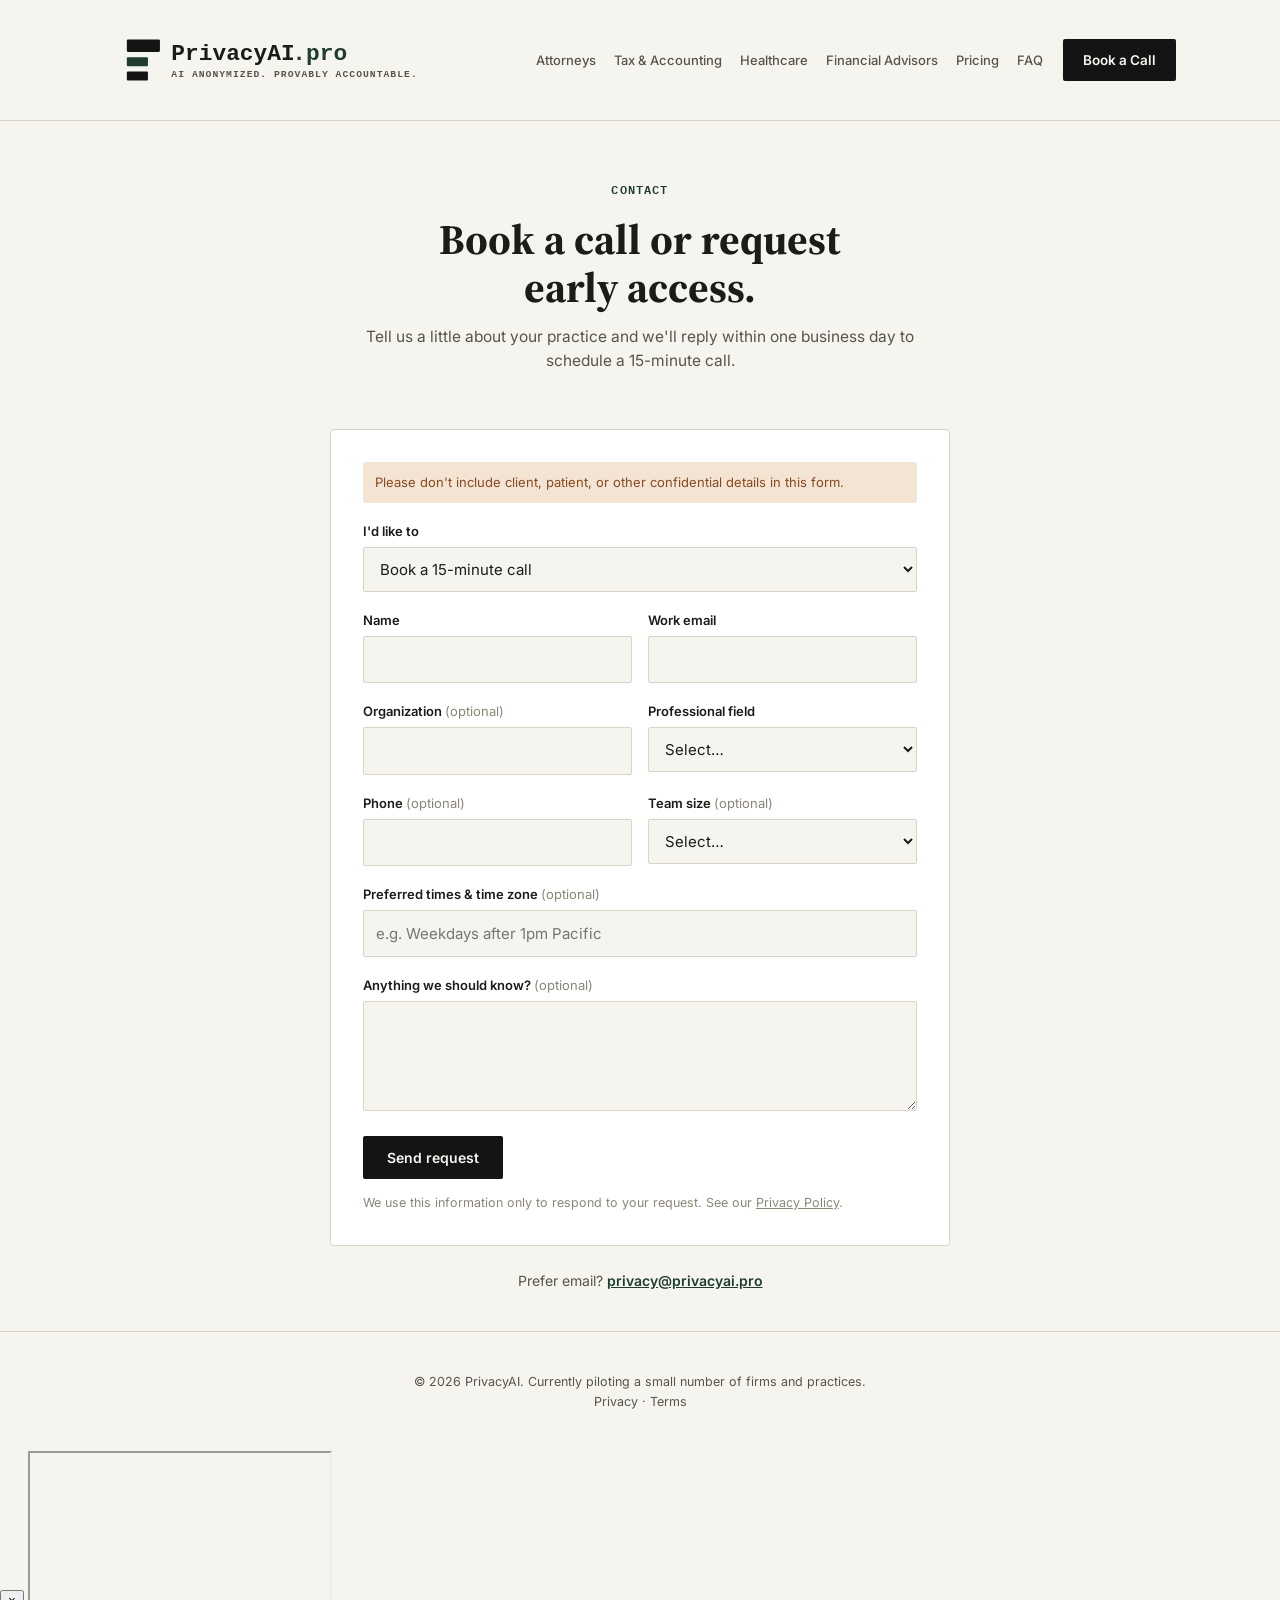
==== contact.html @ 1b41cbe8 "Keep CTA modal; load on-site /contact in it instead of sellflows Co-Authored-By: Claude Sonnet 5.5 <" ====
<!DOCTYPE html>
<html lang="en">
<head>
<meta charset="UTF-8">
<meta name="viewport" content="width=device-width, initial-scale=1.0">
<script src="booking-modal.js" defer></script>
<title>Book a Call or Request Early Access | PrivacyAI</title>
<meta name="description" content="Book a 15-minute call with PrivacyAI or request early access to secure AI with PII redaction for legal, tax, healthcare, and financial practices.">
<link rel="canonical" href="https://privacyai.pro/contact">
<meta property="og:type" content="website">
<meta property="og:site_name" content="PrivacyAI">
<meta property="og:title" content="Book a Call or Request Early Access | PrivacyAI">
<meta property="og:description" content="Book a 15-minute call or request early access to PrivacyAI.">
<meta property="og:url" content="https://privacyai.pro/contact">
<meta name="twitter:card" content="summary">
<style>
  @import url('https://fonts.googleapis.com/css2?family=Source+Serif+4:ital,wght@0,600;0,700;1,500&family=IBM+Plex+Mono:wght@400;500;600&family=Inter:wght@400;500;600;700&display=swap');
  :root{
    --paper:#f6f4ef;--panel:#ffffff;--ink:#1c1b18;--ink-soft:#57544b;--ink-faint:#8a8677;
    --rule:#d8d4c8;--redact:#141414;--protected:#1f3d2f;--protected-soft:#e3ebe4;
    --warn:#8a4a1f;--warn-bg:#f3e4d4;
  }
  *{box-sizing:border-box;} html,body{margin:0;padding:0;}
  body{background:var(--paper);color:var(--ink);font-family:'Inter',system-ui,sans-serif;line-height:1.55;}
  a{color:inherit;text-decoration:none;}
  .wrap{max-width:820px;margin:0 auto;padding:0 24px;}
  nav{padding:20px 0;border-bottom:1px solid var(--rule);}
  nav .navwrap{max-width:1120px;margin:0 auto;padding:0 24px;display:flex;justify-content:space-between;align-items:center;}
  .navlinks{display:flex;gap:18px;font-size:13px;font-weight:500;color:var(--ink-soft);white-space:nowrap;}
  .navlinks a:hover{color:var(--ink);}
  .nav-cta{background:var(--redact);color:var(--paper);padding:11px 20px;border-radius:2px;font-weight:600;font-size:13.5px;white-space:nowrap;flex-shrink:0;}

  .head{padding:60px 0 20px;text-align:center;}
  .kicker{font-family:'IBM Plex Mono',monospace;font-size:11.5px;font-weight:600;letter-spacing:0.1em;text-transform:uppercase;color:var(--protected);margin-bottom:16px;}
  h1{font-family:'Source Serif 4',serif;font-weight:700;font-size:clamp(30px,4.2vw,42px);line-height:1.15;margin:0 auto 14px;max-width:20ch;}
  .head p{color:var(--ink-soft);font-size:15.5px;max-width:56ch;margin:0 auto;}

  .form-card{max-width:620px;margin:36px auto 0;background:var(--panel);border:1px solid var(--rule);border-radius:4px;padding:32px;}
  .row{display:grid;grid-template-columns:1fr 1fr;gap:16px;}
  .field{margin-bottom:18px;}
  label{display:block;font-size:13px;font-weight:600;margin-bottom:6px;}
  label .opt{font-weight:400;color:var(--ink-faint);}
  input,select,textarea{width:100%;font:inherit;font-size:15px;color:var(--ink);background:var(--paper);border:1px solid var(--rule);border-radius:2px;padding:11px 12px;}
  textarea{min-height:110px;resize:vertical;}
  input:focus,select:focus,textarea:focus{outline:2px solid var(--protected);outline-offset:1px;background:#fff;}
  .hp{position:absolute;left:-9999px;width:1px;height:1px;overflow:hidden;}
  .btn{font-family:'Inter',sans-serif;font-weight:600;font-size:14px;padding:13px 24px;border-radius:2px;display:inline-block;border:none;cursor:pointer;background:var(--redact);color:var(--paper);}
  .btn:hover{background:#000;} .btn:disabled{opacity:.6;cursor:wait;}
  .note{font-size:12.5px;color:var(--ink-faint);margin:14px 0 0;}
  .warn-note{font-size:13px;color:var(--warn);background:var(--warn-bg);border-radius:2px;padding:10px 12px;margin-bottom:18px;}
  .status{margin-top:16px;font-size:14px;border-radius:2px;padding:12px 14px;display:none;}
  .status.ok{display:block;background:var(--protected-soft);color:var(--protected);}
  .status.err{display:block;background:var(--warn-bg);color:var(--warn);}
  .alt{text-align:center;font-size:14px;color:var(--ink-soft);margin:24px 0 0;}
  .alt a{color:var(--protected);font-weight:600;text-decoration:underline;}

  html.embed nav,html.embed footer,html.embed .alt{display:none;}
  html.embed .head{padding:28px 0 0;}
  html.embed .form-card{margin-top:20px;}
  footer{padding:40px 0;font-size:12.5px;color:var(--ink-soft);border-top:1px solid var(--rule);text-align:center;margin-top:40px;}

  @media(max-width:640px){
    .wrap,.navwrap{padding-left:20px;padding-right:20px;}
    nav{padding:10px 0;}
    nav .navwrap{justify-content:flex-start;}
    nav img{width:min(100%,320px);height:auto !important;}
    .navlinks,.nav-cta{display:none;}
    .head{padding:36px 0 16px;}
    .form-card{padding:22px 18px;}
    .row{grid-template-columns:1fr;gap:0;}
    footer{margin-top:28px;}
  }
</style>
</head>
<body>
<nav>
  <div class="navwrap">
    <a href="index.html"><img src="logo.svg" alt="PrivacyAI" style="height:80px;display:block;"></a>
    <div class="navlinks">
      <a href="legal.html">Attorneys</a>
      <a href="tax.html">Tax &amp; Accounting</a>
      <a href="healthcare.html">Healthcare</a>
      <a href="financial.html">Financial Advisors</a>
      <a href="pricing.html">Pricing</a>
      <a href="faq.html">FAQ</a>
    </div>
    <a class="nav-cta" href="/contact">Book a Call</a>
  </div>
</nav>

<div class="head wrap">
  <div class="kicker">Contact</div>
  <h1>Book a call or request early access.</h1>
  <p>Tell us a little about your practice and we'll reply within one business day to schedule a 15-minute call.</p>
</div>

<main class="wrap">
  <form class="form-card" id="contact-form" novalidate>
    <div class="warn-note">Please don't include client, patient, or other confidential details in this form.</div>
    <div class="field">
      <label for="topic">I'd like to</label>
      <select id="topic" name="topic">
        <option value="call">Book a 15-minute call</option>
        <option value="early-access">Request early access</option>
        <option value="question">Ask a question</option>
      </select>
    </div>
    <div class="row">
      <div class="field"><label for="name">Name</label><input id="name" name="name" autocomplete="name" required maxlength="120"></div>
      <div class="field"><label for="email">Work email</label><input id="email" name="email" type="email" autocomplete="email" required maxlength="200"></div>
    </div>
    <div class="row">
      <div class="field"><label for="organization">Organization <span class="opt">(optional)</span></label><input id="organization" name="organization" autocomplete="organization" maxlength="160"></div>
      <div class="field"><label for="field">Professional field</label>
        <select id="field" name="field">
          <option value="">Select…</option>
          <option>Legal</option><option>Tax &amp; accounting</option><option>Healthcare</option><option>Financial advisory</option><option>Other</option>
        </select>
      </div>
    </div>
    <div class="row">
      <div class="field"><label for="phone">Phone <span class="opt">(optional)</span></label><input id="phone" name="phone" type="tel" autocomplete="tel" maxlength="40"></div>
      <div class="field"><label for="size">Team size <span class="opt">(optional)</span></label>
        <select id="size" name="size"><option value="">Select…</option><option>Just me</option><option>2–10</option><option>11–50</option><option>51+</option></select>
      </div>
    </div>
    <div class="field"><label for="times">Preferred times &amp; time zone <span class="opt">(optional)</span></label><input id="times" name="times" placeholder="e.g. Weekdays after 1pm Pacific" maxlength="300"></div>
    <div class="field"><label for="message">Anything we should know? <span class="opt">(optional)</span></label><textarea id="message" name="message" maxlength="2000"></textarea></div>
    <div class="hp" aria-hidden="true"><label>Leave blank <input name="website" tabindex="-1" autocomplete="off"></label></div>
    <button class="btn" type="submit">Send request</button>
    <p class="note">We use this information only to respond to your request. See our <a href="privacy.html" style="text-decoration:underline;">Privacy Policy</a>.</p>
    <div class="status" id="status" role="status" aria-live="polite"></div>
  </form>
  <p class="alt">Prefer email? <a href="mailto:privacy@privacyai.pro">privacy@privacyai.pro</a></p>
</main>

<footer>© 2026 PrivacyAI. Currently piloting a small number of firms and practices.<br><a href="privacy.html">Privacy</a> · <a href="terms.html">Terms</a></footer>

<script>
(() => {
  const form = document.getElementById('contact-form');
  const status = document.getElementById('status');
  const button = form.querySelector('button');
  const params = new URLSearchParams(location.search);
  if (params.get('embed') === '1') document.documentElement.classList.add('embed');
  const topic = params.get('topic');
  if (topic && [...form.topic.options].some((o) => o.value === topic)) form.topic.value = topic;

  const show = (kind, text) => { status.className = 'status ' + kind; status.textContent = text; };

  form.addEventListener('submit', async (event) => {
    event.preventDefault();
    if (!form.reportValidity()) return;
    button.disabled = true;
    show('', '');
    try {
      const res = await fetch('/api/contact', {
        method: 'POST',
        headers: { 'Content-Type': 'application/json' },
        body: JSON.stringify(Object.fromEntries(new FormData(form)))
      });
      const data = await res.json().catch(() => ({}));
      if (!res.ok) throw new Error(data.error || 'Something went wrong.');
      form.reset();
      show('ok', "Thanks — we've received your request and will reply within one business day.");
    } catch (err) {
      show('err', err.message + ' You can also email privacy@privacyai.pro.');
    } finally {
      button.disabled = false;
    }
  });
})();
</script>
</body>
</html>
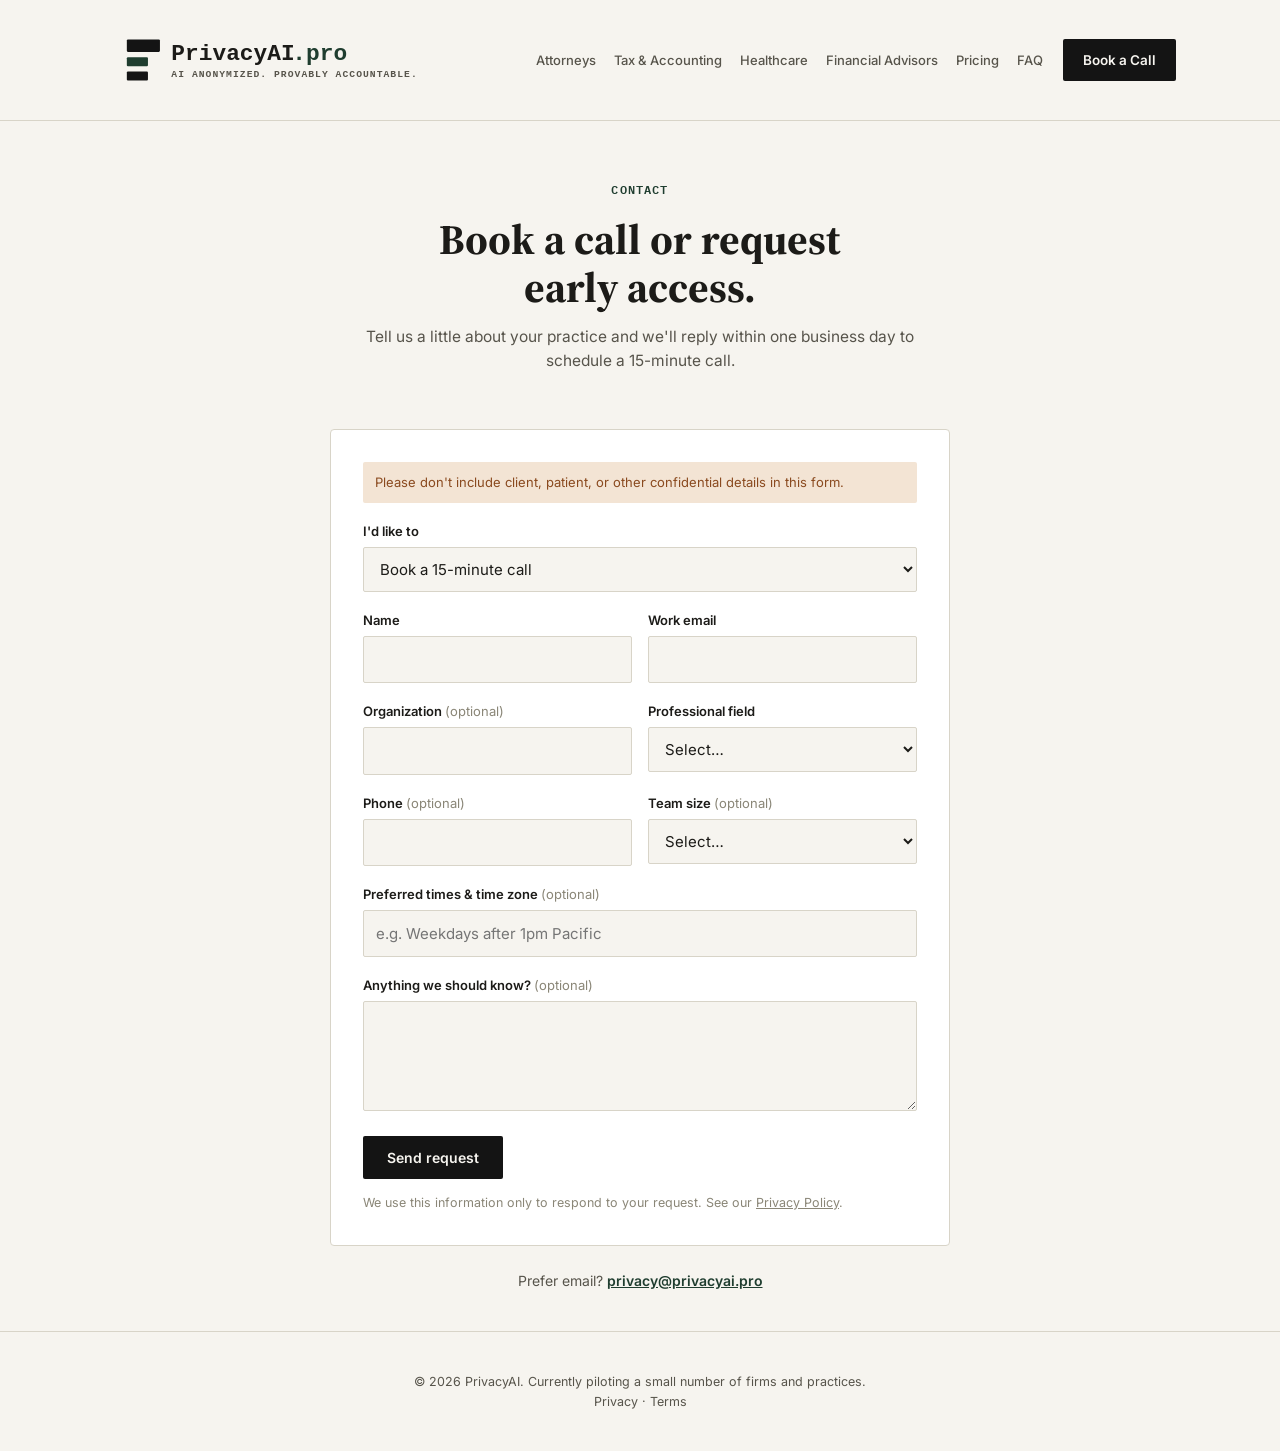
==== commit d5fde21f: "Revert CTA changes; keep standalone /contact page and API only Co-Authored-By: Claude Sonnet 5.5 <no" ====
--- a/contact.html
+++ b/contact.html
@@ -3,6 +3,7 @@
 <head>
 <meta charset="UTF-8">
 <meta name="viewport" content="width=device-width, initial-scale=1.0">
+<link rel="stylesheet" href="booking-modal.css">
 <script src="booking-modal.js" defer></script>
 <title>Book a Call or Request Early Access | PrivacyAI</title>
 <meta name="description" content="Book a 15-minute call with PrivacyAI or request early access to secure AI with PII redaction for legal, tax, healthcare, and financial practices.">
@@ -54,9 +55,6 @@
   .alt{text-align:center;font-size:14px;color:var(--ink-soft);margin:24px 0 0;}
   .alt a{color:var(--protected);font-weight:600;text-decoration:underline;}
 
-  html.embed nav,html.embed footer,html.embed .alt{display:none;}
-  html.embed .head{padding:28px 0 0;}
-  html.embed .form-card{margin-top:20px;}
   footer{padding:40px 0;font-size:12.5px;color:var(--ink-soft);border-top:1px solid var(--rule);text-align:center;margin-top:40px;}
 
   @media(max-width:640px){
@@ -84,7 +82,7 @@
       <a href="pricing.html">Pricing</a>
       <a href="faq.html">FAQ</a>
     </div>
-    <a class="nav-cta" href="/contact">Book a Call</a>
+    <a class="nav-cta" href="https://link.sellflows.com/widget/booking/PBpJVegRgUST8xPAbuOj">Book a Call</a>
   </div>
 </nav>
 
@@ -141,9 +139,7 @@
   const form = document.getElementById('contact-form');
   const status = document.getElementById('status');
   const button = form.querySelector('button');
-  const params = new URLSearchParams(location.search);
-  if (params.get('embed') === '1') document.documentElement.classList.add('embed');
-  const topic = params.get('topic');
+  const topic = new URLSearchParams(location.search).get('topic');
   if (topic && [...form.topic.options].some((o) => o.value === topic)) form.topic.value = topic;
 
   const show = (kind, text) => { status.className = 'status ' + kind; status.textContent = text; };
--- a/booking-modal.css
+++ b/booking-modal.css
@@ -0,0 +1,12 @@
+.booking-modal{position:fixed;inset:0;z-index:1000;display:grid;place-items:center;padding:24px;visibility:hidden;opacity:0;transition:opacity 220ms ease,visibility 220ms ease;}
+.booking-modal.is-open{visibility:visible;opacity:1;}
+.booking-modal__backdrop{position:absolute;inset:0;background:rgba(20,20,20,.7);backdrop-filter:blur(4px);}
+.booking-modal__dialog{position:relative;width:min(940px,100%);height:min(780px,calc(100vh - 48px));overflow:hidden;background:#f6f4ef;border:1px solid rgba(255,255,255,.2);border-radius:8px;box-shadow:0 24px 80px rgba(0,0,0,.34);transform:translateY(16px) scale(.985);transition:transform 220ms ease;}
+.booking-modal__dialog--form{width:min(760px,100%);height:min(860px,calc(100vh - 48px));}
+.booking-modal.is-open .booking-modal__dialog{transform:translateY(0) scale(1);}
+.booking-modal__close{position:absolute;top:12px;right:12px;z-index:2;width:40px;height:40px;border:1px solid #d8d4c8;border-radius:50%;background:#f6f4ef;color:#1c1b18;font:600 24px/1 system-ui,sans-serif;cursor:pointer;box-shadow:0 3px 12px rgba(0,0,0,.12);}
+.booking-modal__close:hover,.booking-modal__close:focus-visible{background:#fff;outline:2px solid #1f3d2f;outline-offset:2px;}
+.booking-modal__frame{width:100%;height:100%;border:0;background:#fff;}
+body.booking-modal-open{overflow:hidden;}
+@media(max-width:640px){.booking-modal{padding:0;}.booking-modal__dialog{width:100%;height:100dvh;border:0;border-radius:0;}}
+@media(prefers-reduced-motion:reduce){.booking-modal,.booking-modal__dialog{transition:none;}}
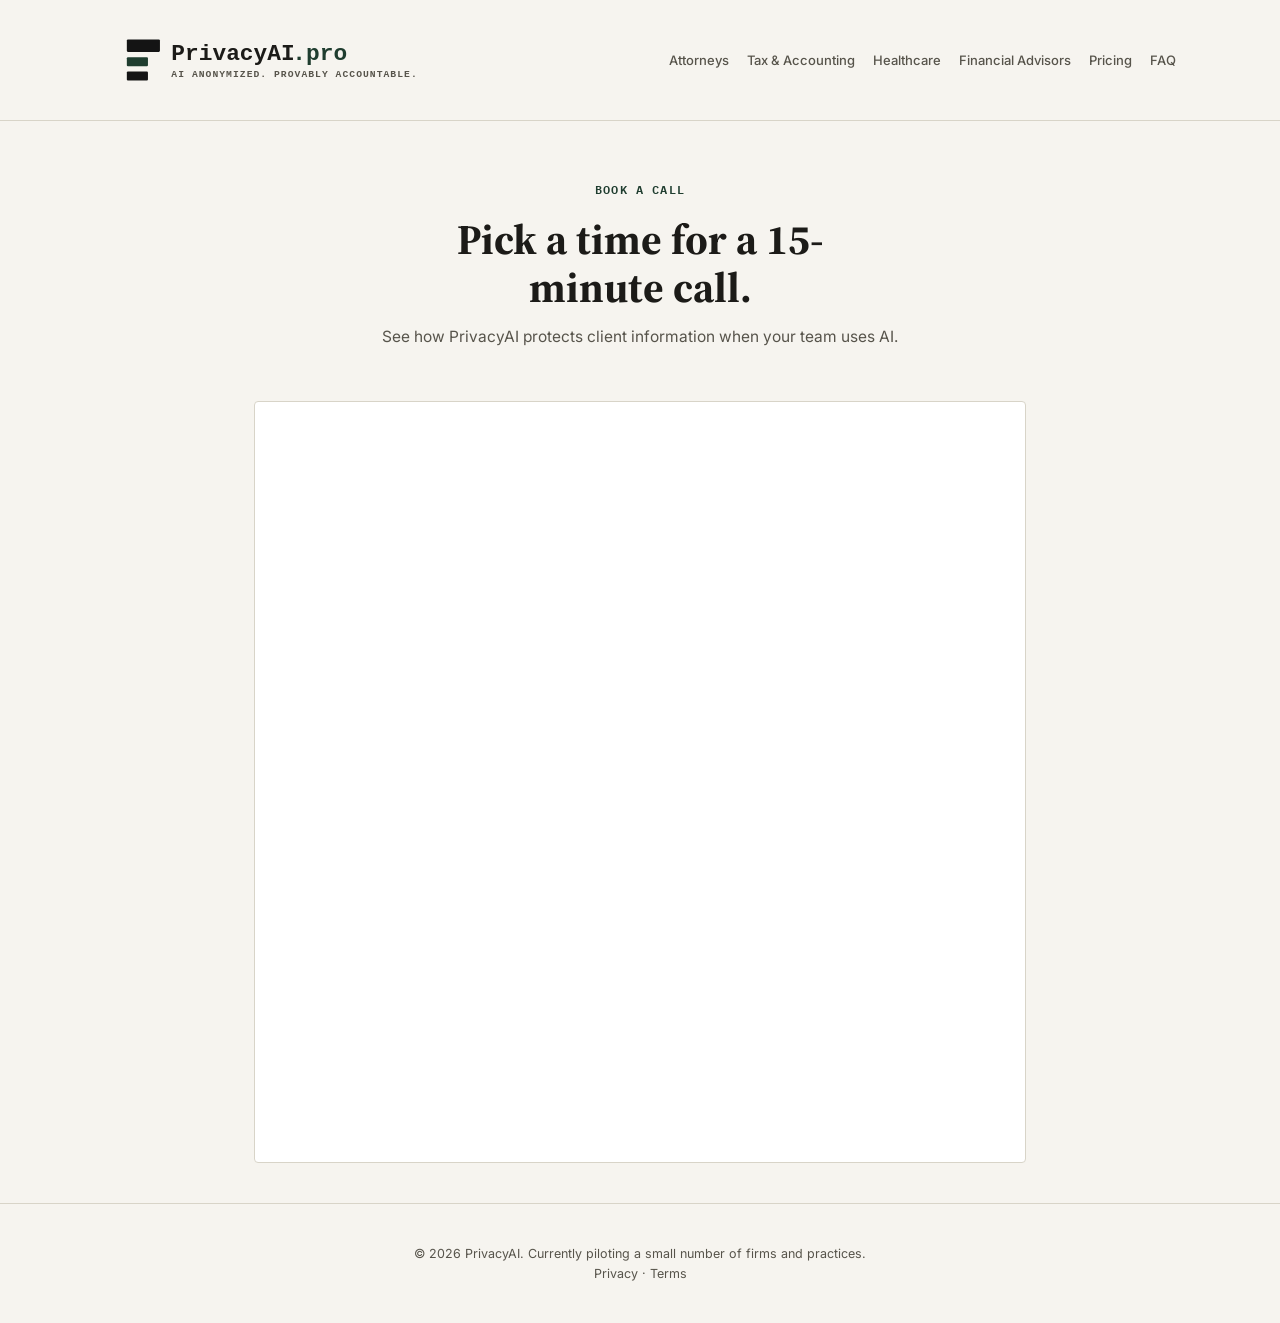
==== commit 0f7f9694: "Make /contact a standalone page embedding the existing booking calendar; remove form API Co-Authored" ====
--- a/contact.html
+++ b/contact.html
@@ -3,15 +3,14 @@
 <head>
 <meta charset="UTF-8">
 <meta name="viewport" content="width=device-width, initial-scale=1.0">
-<link rel="stylesheet" href="booking-modal.css">
 <script src="booking-modal.js" defer></script>
-<title>Book a Call or Request Early Access | PrivacyAI</title>
-<meta name="description" content="Book a 15-minute call with PrivacyAI or request early access to secure AI with PII redaction for legal, tax, healthcare, and financial practices.">
+<title>Book a Call | PrivacyAI</title>
+<meta name="description" content="Book a 15-minute call with PrivacyAI to see secure AI with PII redaction for legal, tax, healthcare, and financial practices.">
 <link rel="canonical" href="https://privacyai.pro/contact">
 <meta property="og:type" content="website">
 <meta property="og:site_name" content="PrivacyAI">
-<meta property="og:title" content="Book a Call or Request Early Access | PrivacyAI">
-<meta property="og:description" content="Book a 15-minute call or request early access to PrivacyAI.">
+<meta property="og:title" content="Book a Call | PrivacyAI">
+<meta property="og:description" content="Book a 15-minute call with PrivacyAI.">
 <meta property="og:url" content="https://privacyai.pro/contact">
 <meta name="twitter:card" content="summary">
 <style>
@@ -36,24 +35,8 @@
   h1{font-family:'Source Serif 4',serif;font-weight:700;font-size:clamp(30px,4.2vw,42px);line-height:1.15;margin:0 auto 14px;max-width:20ch;}
   .head p{color:var(--ink-soft);font-size:15.5px;max-width:56ch;margin:0 auto;}
 
-  .form-card{max-width:620px;margin:36px auto 0;background:var(--panel);border:1px solid var(--rule);border-radius:4px;padding:32px;}
-  .row{display:grid;grid-template-columns:1fr 1fr;gap:16px;}
-  .field{margin-bottom:18px;}
-  label{display:block;font-size:13px;font-weight:600;margin-bottom:6px;}
-  label .opt{font-weight:400;color:var(--ink-faint);}
-  input,select,textarea{width:100%;font:inherit;font-size:15px;color:var(--ink);background:var(--paper);border:1px solid var(--rule);border-radius:2px;padding:11px 12px;}
-  textarea{min-height:110px;resize:vertical;}
-  input:focus,select:focus,textarea:focus{outline:2px solid var(--protected);outline-offset:1px;background:#fff;}
-  .hp{position:absolute;left:-9999px;width:1px;height:1px;overflow:hidden;}
-  .btn{font-family:'Inter',sans-serif;font-weight:600;font-size:14px;padding:13px 24px;border-radius:2px;display:inline-block;border:none;cursor:pointer;background:var(--redact);color:var(--paper);}
-  .btn:hover{background:#000;} .btn:disabled{opacity:.6;cursor:wait;}
-  .note{font-size:12.5px;color:var(--ink-faint);margin:14px 0 0;}
-  .warn-note{font-size:13px;color:var(--warn);background:var(--warn-bg);border-radius:2px;padding:10px 12px;margin-bottom:18px;}
-  .status{margin-top:16px;font-size:14px;border-radius:2px;padding:12px 14px;display:none;}
-  .status.ok{display:block;background:var(--protected-soft);color:var(--protected);}
-  .status.err{display:block;background:var(--warn-bg);color:var(--warn);}
-  .alt{text-align:center;font-size:14px;color:var(--ink-soft);margin:24px 0 0;}
-  .alt a{color:var(--protected);font-weight:600;text-decoration:underline;}
+  .cal{max-width:820px;margin:32px auto 0;background:var(--panel);border:1px solid var(--rule);border-radius:4px;overflow:hidden;}
+  .cal iframe{display:block;width:100%;height:760px;border:0;}
 
   footer{padding:40px 0;font-size:12.5px;color:var(--ink-soft);border-top:1px solid var(--rule);text-align:center;margin-top:40px;}
 
@@ -64,8 +47,6 @@
     nav img{width:min(100%,320px);height:auto !important;}
     .navlinks,.nav-cta{display:none;}
     .head{padding:36px 0 16px;}
-    .form-card{padding:22px 18px;}
-    .row{grid-template-columns:1fr;gap:0;}
     footer{margin-top:28px;}
   }
 </style>
@@ -82,90 +63,22 @@
       <a href="pricing.html">Pricing</a>
       <a href="faq.html">FAQ</a>
     </div>
-    <a class="nav-cta" href="https://link.sellflows.com/widget/booking/PBpJVegRgUST8xPAbuOj">Book a Call</a>
   </div>
 </nav>
 
 <div class="head wrap">
-  <div class="kicker">Contact</div>
-  <h1>Book a call or request early access.</h1>
-  <p>Tell us a little about your practice and we'll reply within one business day to schedule a 15-minute call.</p>
+  <div class="kicker">Book a Call</div>
+  <h1>Pick a time for a 15-minute call.</h1>
+  <p>See how PrivacyAI protects client information when your team uses AI.</p>
 </div>
 
 <main class="wrap">
-  <form class="form-card" id="contact-form" novalidate>
-    <div class="warn-note">Please don't include client, patient, or other confidential details in this form.</div>
-    <div class="field">
-      <label for="topic">I'd like to</label>
-      <select id="topic" name="topic">
-        <option value="call">Book a 15-minute call</option>
-        <option value="early-access">Request early access</option>
-        <option value="question">Ask a question</option>
-      </select>
-    </div>
-    <div class="row">
-      <div class="field"><label for="name">Name</label><input id="name" name="name" autocomplete="name" required maxlength="120"></div>
-      <div class="field"><label for="email">Work email</label><input id="email" name="email" type="email" autocomplete="email" required maxlength="200"></div>
-    </div>
-    <div class="row">
-      <div class="field"><label for="organization">Organization <span class="opt">(optional)</span></label><input id="organization" name="organization" autocomplete="organization" maxlength="160"></div>
-      <div class="field"><label for="field">Professional field</label>
-        <select id="field" name="field">
-          <option value="">Select…</option>
-          <option>Legal</option><option>Tax &amp; accounting</option><option>Healthcare</option><option>Financial advisory</option><option>Other</option>
-        </select>
-      </div>
-    </div>
-    <div class="row">
-      <div class="field"><label for="phone">Phone <span class="opt">(optional)</span></label><input id="phone" name="phone" type="tel" autocomplete="tel" maxlength="40"></div>
-      <div class="field"><label for="size">Team size <span class="opt">(optional)</span></label>
-        <select id="size" name="size"><option value="">Select…</option><option>Just me</option><option>2–10</option><option>11–50</option><option>51+</option></select>
-      </div>
-    </div>
-    <div class="field"><label for="times">Preferred times &amp; time zone <span class="opt">(optional)</span></label><input id="times" name="times" placeholder="e.g. Weekdays after 1pm Pacific" maxlength="300"></div>
-    <div class="field"><label for="message">Anything we should know? <span class="opt">(optional)</span></label><textarea id="message" name="message" maxlength="2000"></textarea></div>
-    <div class="hp" aria-hidden="true"><label>Leave blank <input name="website" tabindex="-1" autocomplete="off"></label></div>
-    <button class="btn" type="submit">Send request</button>
-    <p class="note">We use this information only to respond to your request. See our <a href="privacy.html" style="text-decoration:underline;">Privacy Policy</a>.</p>
-    <div class="status" id="status" role="status" aria-live="polite"></div>
-  </form>
-  <p class="alt">Prefer email? <a href="mailto:privacy@privacyai.pro">privacy@privacyai.pro</a></p>
+  <div class="cal">
+    <iframe src="https://link.sellflows.com/widget/booking/PBpJVegRgUST8xPAbuOj" title="PrivacyAI booking calendar" loading="lazy"></iframe>
+  </div>
 </main>
 
 <footer>© 2026 PrivacyAI. Currently piloting a small number of firms and practices.<br><a href="privacy.html">Privacy</a> · <a href="terms.html">Terms</a></footer>
 
-<script>
-(() => {
-  const form = document.getElementById('contact-form');
-  const status = document.getElementById('status');
-  const button = form.querySelector('button');
-  const topic = new URLSearchParams(location.search).get('topic');
-  if (topic && [...form.topic.options].some((o) => o.value === topic)) form.topic.value = topic;
-
-  const show = (kind, text) => { status.className = 'status ' + kind; status.textContent = text; };
-
-  form.addEventListener('submit', async (event) => {
-    event.preventDefault();
-    if (!form.reportValidity()) return;
-    button.disabled = true;
-    show('', '');
-    try {
-      const res = await fetch('/api/contact', {
-        method: 'POST',
-        headers: { 'Content-Type': 'application/json' },
-        body: JSON.stringify(Object.fromEntries(new FormData(form)))
-      });
-      const data = await res.json().catch(() => ({}));
-      if (!res.ok) throw new Error(data.error || 'Something went wrong.');
-      form.reset();
-      show('ok', "Thanks — we've received your request and will reply within one business day.");
-    } catch (err) {
-      show('err', err.message + ' You can also email privacy@privacyai.pro.');
-    } finally {
-      button.disabled = false;
-    }
-  });
-})();
-</script>
 </body>
 </html>
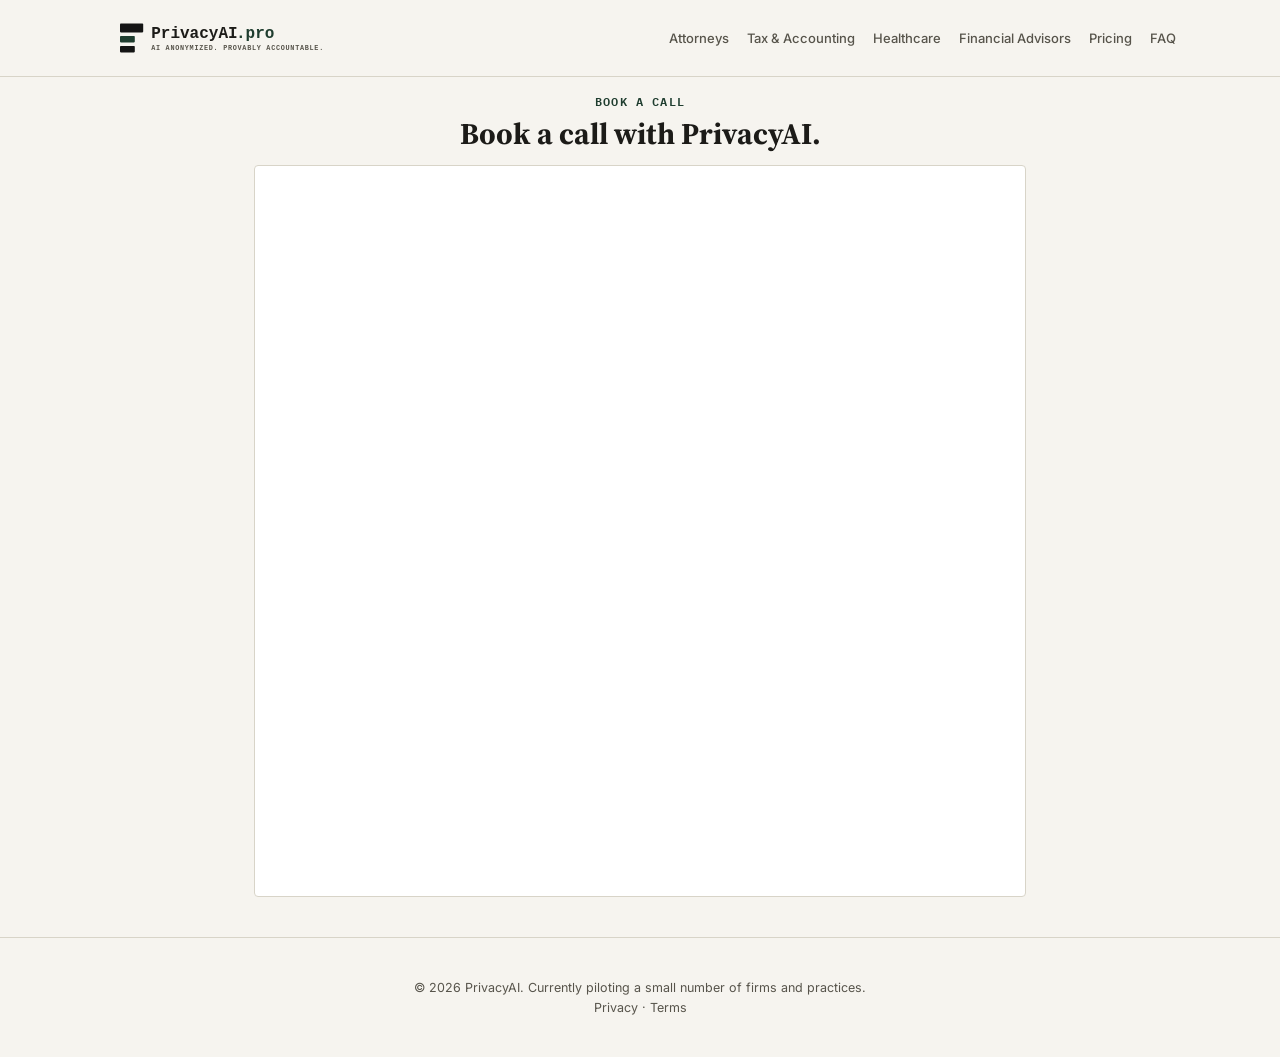
==== commit 07a21ad7: "Compact /contact header so the booking calendar fits above the fold Co-Authored-By: Claude Sonnet 5." ====
--- a/contact.html
+++ b/contact.html
@@ -24,19 +24,19 @@
   body{background:var(--paper);color:var(--ink);font-family:'Inter',system-ui,sans-serif;line-height:1.55;}
   a{color:inherit;text-decoration:none;}
   .wrap{max-width:820px;margin:0 auto;padding:0 24px;}
-  nav{padding:20px 0;border-bottom:1px solid var(--rule);}
+  nav{padding:10px 0;border-bottom:1px solid var(--rule);}
   nav .navwrap{max-width:1120px;margin:0 auto;padding:0 24px;display:flex;justify-content:space-between;align-items:center;}
   .navlinks{display:flex;gap:18px;font-size:13px;font-weight:500;color:var(--ink-soft);white-space:nowrap;}
   .navlinks a:hover{color:var(--ink);}
   .nav-cta{background:var(--redact);color:var(--paper);padding:11px 20px;border-radius:2px;font-weight:600;font-size:13.5px;white-space:nowrap;flex-shrink:0;}
 
-  .head{padding:60px 0 20px;text-align:center;}
-  .kicker{font-family:'IBM Plex Mono',monospace;font-size:11.5px;font-weight:600;letter-spacing:0.1em;text-transform:uppercase;color:var(--protected);margin-bottom:16px;}
-  h1{font-family:'Source Serif 4',serif;font-weight:700;font-size:clamp(30px,4.2vw,42px);line-height:1.15;margin:0 auto 14px;max-width:20ch;}
+  .head{padding:16px 0 0;text-align:center;}
+  .kicker{font-family:'IBM Plex Mono',monospace;font-size:11.5px;font-weight:600;letter-spacing:0.1em;text-transform:uppercase;color:var(--protected);margin-bottom:6px;}
+  h1{font-family:'Source Serif 4',serif;font-weight:700;font-size:clamp(24px,3vw,30px);line-height:1.15;margin:0 auto;max-width:none;}
   .head p{color:var(--ink-soft);font-size:15.5px;max-width:56ch;margin:0 auto;}
 
-  .cal{max-width:820px;margin:32px auto 0;background:var(--panel);border:1px solid var(--rule);border-radius:4px;overflow:hidden;}
-  .cal iframe{display:block;width:100%;height:760px;border:0;}
+  .cal{max-width:820px;margin:14px auto 0;background:var(--panel);border:1px solid var(--rule);border-radius:4px;overflow:hidden;}
+  .cal iframe{display:block;width:100%;height:calc(100vh - 170px);min-height:440px;border:0;}
 
   footer{padding:40px 0;font-size:12.5px;color:var(--ink-soft);border-top:1px solid var(--rule);text-align:center;margin-top:40px;}
 
@@ -46,7 +46,9 @@
     nav .navwrap{justify-content:flex-start;}
     nav img{width:min(100%,320px);height:auto !important;}
     .navlinks,.nav-cta{display:none;}
-    .head{padding:36px 0 16px;}
+    .head{padding:12px 0 0;}
+    .cal{margin-top:10px;border-radius:0;border-left:0;border-right:0;}
+    .cal iframe{height:calc(100svh - 168px);}
     footer{margin-top:28px;}
   }
 </style>
@@ -54,7 +56,7 @@
 <body>
 <nav>
   <div class="navwrap">
-    <a href="index.html"><img src="logo.svg" alt="PrivacyAI" style="height:80px;display:block;"></a>
+    <a href="index.html"><img src="logo.svg" alt="PrivacyAI" style="height:56px;display:block;"></a>
     <div class="navlinks">
       <a href="legal.html">Attorneys</a>
       <a href="tax.html">Tax &amp; Accounting</a>
@@ -68,8 +70,7 @@
 
 <div class="head wrap">
   <div class="kicker">Book a Call</div>
-  <h1>Pick a time for a 15-minute call.</h1>
-  <p>See how PrivacyAI protects client information when your team uses AI.</p>
+  <h1>Book a call with PrivacyAI.</h1>
 </div>
 
 <main class="wrap">
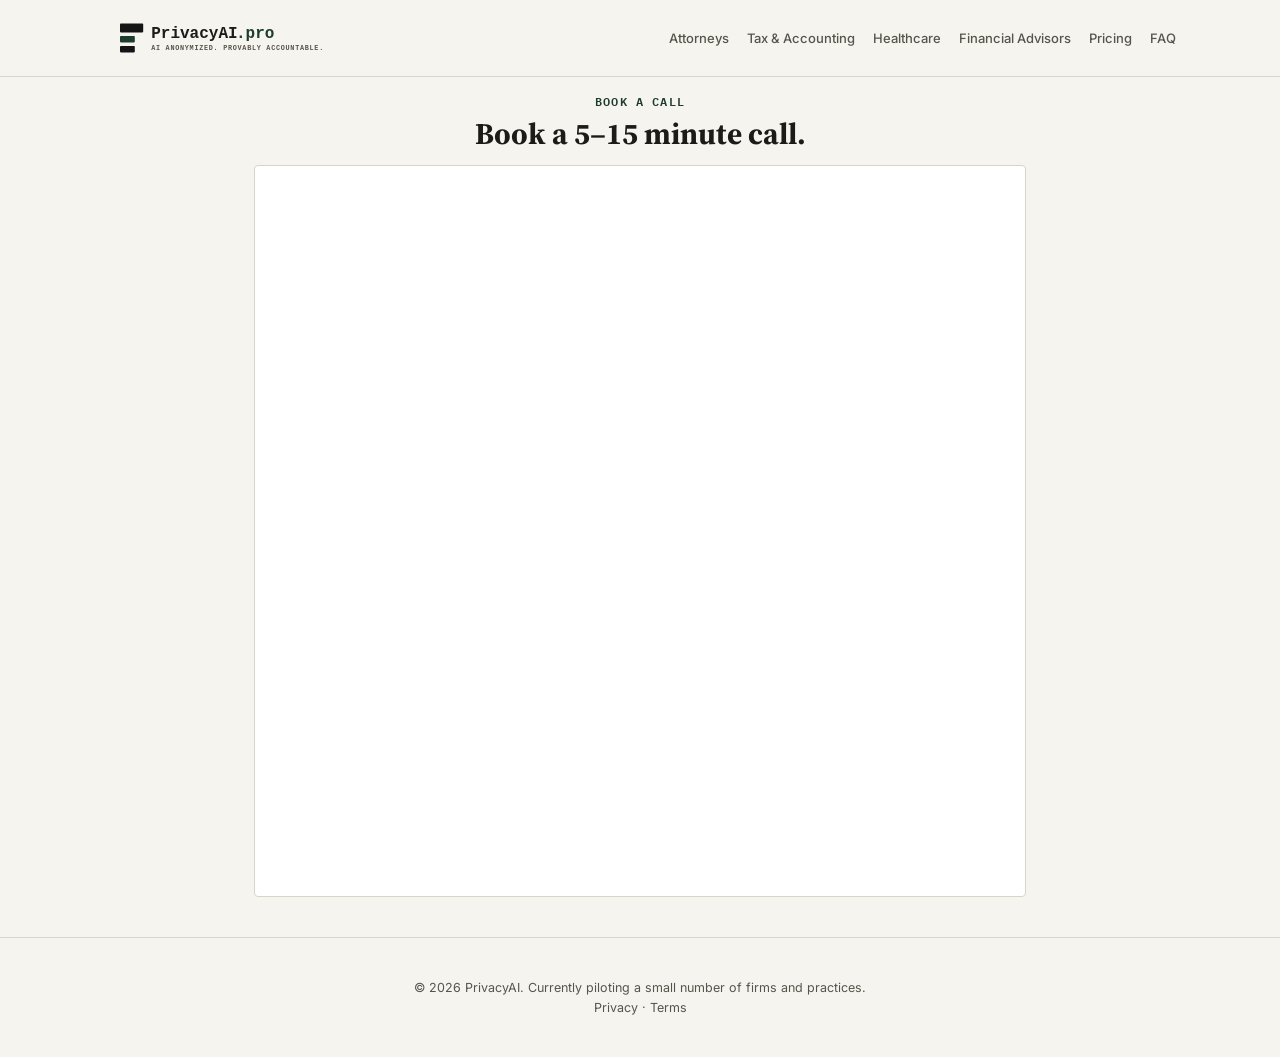
==== commit 5fd4e1d5: "Change /contact copy to a 5-15 minute call Co-Authored-By: Claude Sonnet 5.5 <noreply@anthropic.com>" ====
--- a/contact.html
+++ b/contact.html
@@ -4,13 +4,13 @@
 <meta charset="UTF-8">
 <meta name="viewport" content="width=device-width, initial-scale=1.0">
 <script src="booking-modal.js" defer></script>
-<title>Book a Call | PrivacyAI</title>
-<meta name="description" content="Book a 15-minute call with PrivacyAI to see secure AI with PII redaction for legal, tax, healthcare, and financial practices.">
+<title>Book a 5–15 Minute Call | PrivacyAI</title>
+<meta name="description" content="Book a 5–15 minute call with PrivacyAI to see secure AI with PII redaction for legal, tax, healthcare, and financial practices.">
 <link rel="canonical" href="https://privacyai.pro/contact">
 <meta property="og:type" content="website">
 <meta property="og:site_name" content="PrivacyAI">
-<meta property="og:title" content="Book a Call | PrivacyAI">
-<meta property="og:description" content="Book a 15-minute call with PrivacyAI.">
+<meta property="og:title" content="Book a 5–15 Minute Call | PrivacyAI">
+<meta property="og:description" content="Book a 5–15 minute call with PrivacyAI.">
 <meta property="og:url" content="https://privacyai.pro/contact">
 <meta name="twitter:card" content="summary">
 <style>
@@ -70,7 +70,7 @@
 
 <div class="head wrap">
   <div class="kicker">Book a Call</div>
-  <h1>Book a call with PrivacyAI.</h1>
+  <h1>Book a 5–15 minute call.</h1>
 </div>
 
 <main class="wrap">
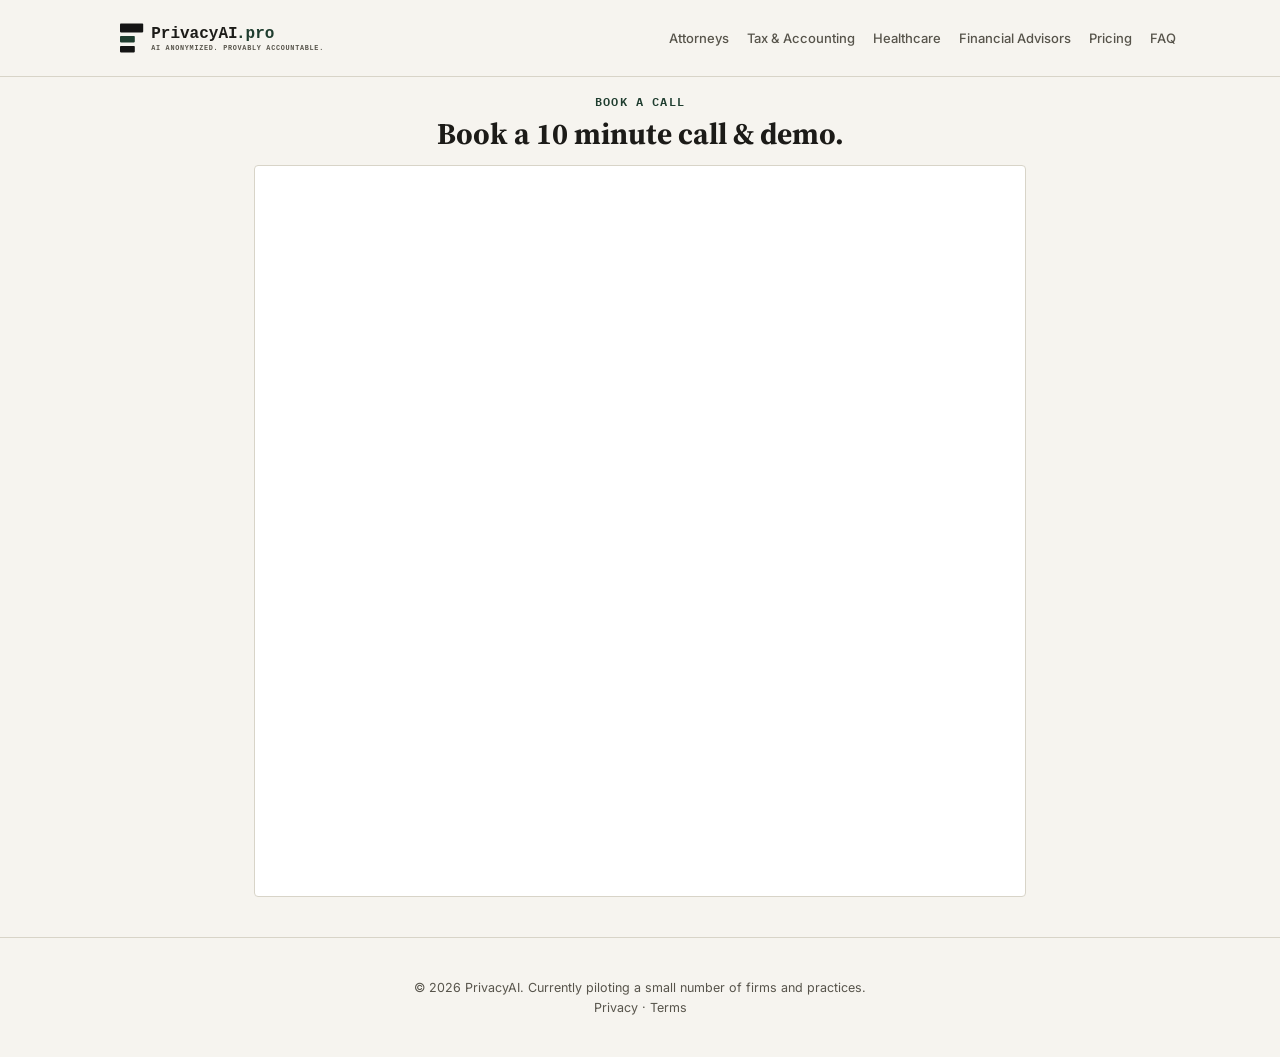
==== commit e9d733ae: "Change /contact copy to 10 minute call & demo Co-Authored-By: Claude Sonnet 5.5 <noreply@anthropic.c" ====
--- a/contact.html
+++ b/contact.html
@@ -4,13 +4,13 @@
 <meta charset="UTF-8">
 <meta name="viewport" content="width=device-width, initial-scale=1.0">
 <script src="booking-modal.js" defer></script>
-<title>Book a 5–15 Minute Call | PrivacyAI</title>
-<meta name="description" content="Book a 5–15 minute call with PrivacyAI to see secure AI with PII redaction for legal, tax, healthcare, and financial practices.">
+<title>Book a 10 Minute Call &amp; Demo | PrivacyAI</title>
+<meta name="description" content="Book a 10 minute call &amp; demo with PrivacyAI to see secure AI with PII redaction for legal, tax, healthcare, and financial practices.">
 <link rel="canonical" href="https://privacyai.pro/contact">
 <meta property="og:type" content="website">
 <meta property="og:site_name" content="PrivacyAI">
-<meta property="og:title" content="Book a 5–15 Minute Call | PrivacyAI">
-<meta property="og:description" content="Book a 5–15 minute call with PrivacyAI.">
+<meta property="og:title" content="Book a 10 Minute Call &amp; Demo | PrivacyAI">
+<meta property="og:description" content="Book a 10 minute call &amp; demo with PrivacyAI.">
 <meta property="og:url" content="https://privacyai.pro/contact">
 <meta name="twitter:card" content="summary">
 <style>
@@ -70,7 +70,7 @@
 
 <div class="head wrap">
   <div class="kicker">Book a Call</div>
-  <h1>Book a 5–15 minute call.</h1>
+  <h1>Book a 10 minute call &amp; demo.</h1>
 </div>
 
 <main class="wrap">
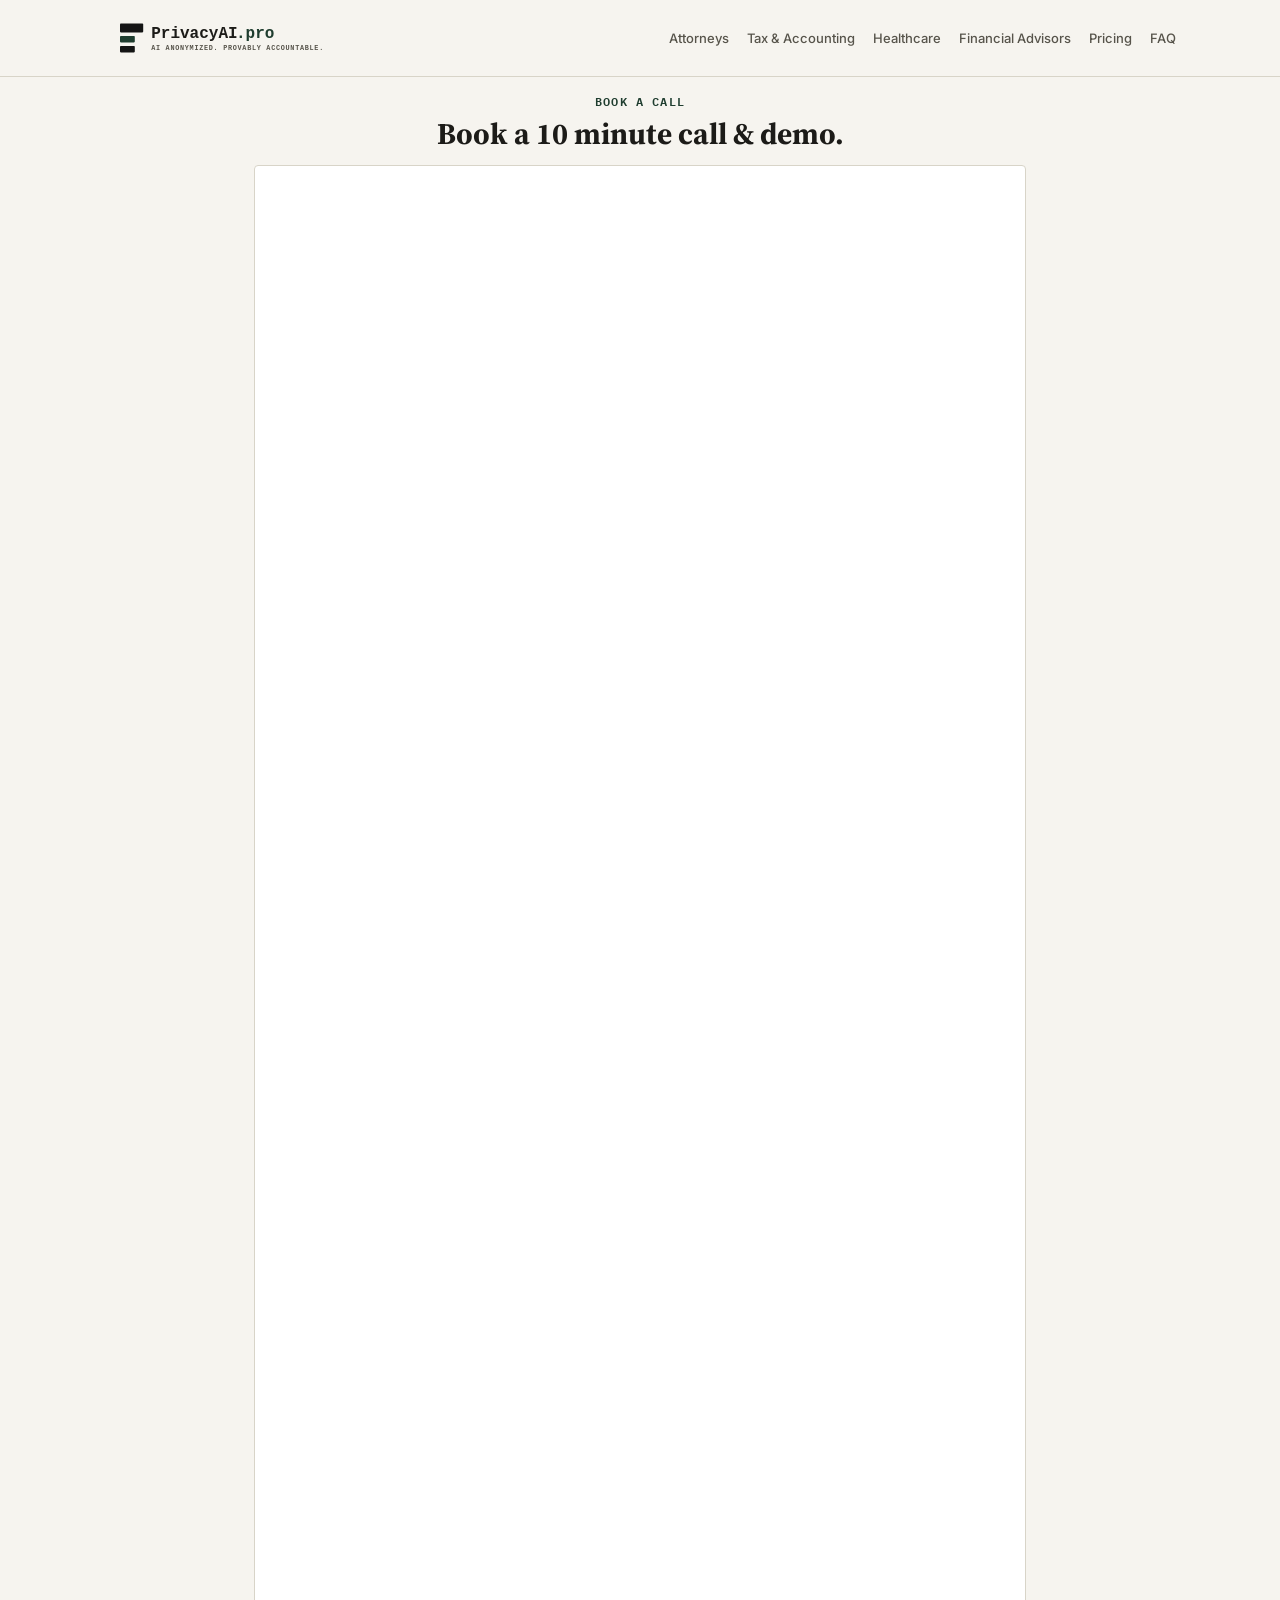
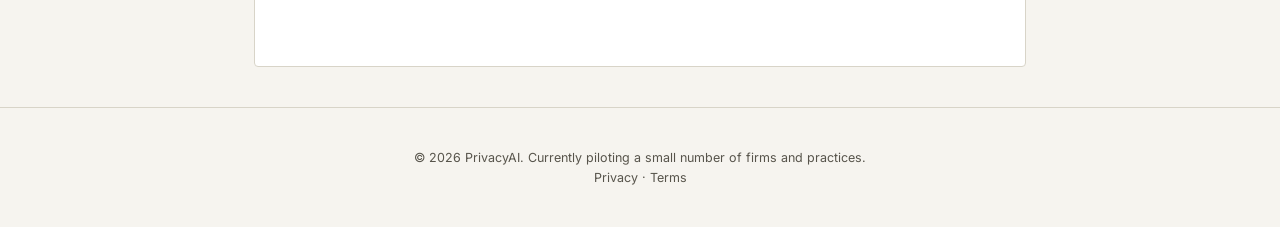
==== commit 1075e163: "Make /contact booking frame taller than the viewport Co-Authored-By: Claude Sonnet 5.5 <noreply@anth" ====
--- a/contact.html
+++ b/contact.html
@@ -36,7 +36,7 @@
   .head p{color:var(--ink-soft);font-size:15.5px;max-width:56ch;margin:0 auto;}
 
   .cal{max-width:820px;margin:14px auto 0;background:var(--panel);border:1px solid var(--rule);border-radius:4px;overflow:hidden;}
-  .cal iframe{display:block;width:100%;height:calc(100vh - 170px);min-height:440px;border:0;}
+  .cal iframe{display:block;width:100%;height:1500px;border:0;}
 
   footer{padding:40px 0;font-size:12.5px;color:var(--ink-soft);border-top:1px solid var(--rule);text-align:center;margin-top:40px;}
 
@@ -48,7 +48,7 @@
     .navlinks,.nav-cta{display:none;}
     .head{padding:12px 0 0;}
     .cal{margin-top:10px;border-radius:0;border-left:0;border-right:0;}
-    .cal iframe{height:calc(100svh - 168px);}
+    .cal iframe{height:1700px;}
     footer{margin-top:28px;}
   }
 </style>
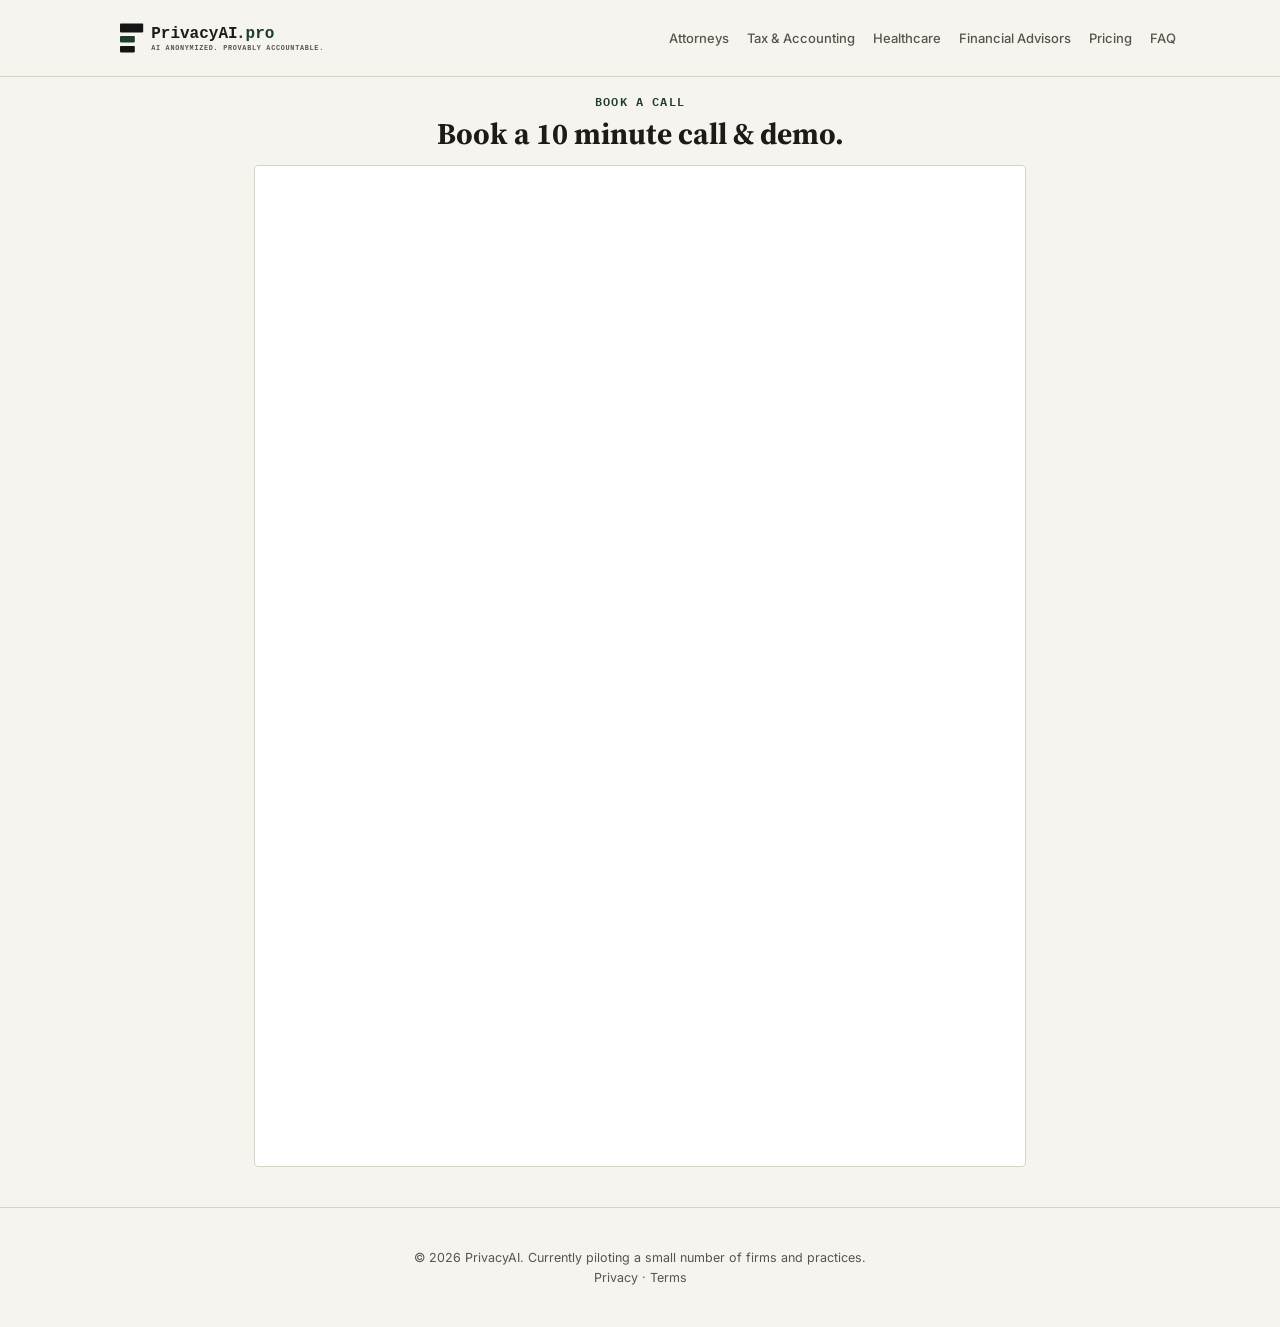
==== commit 168cde28: "Auto-size /contact booking frame with sellflows embed script Co-Authored-By: Claude Sonnet 5.5 <nore" ====
--- a/contact.html
+++ b/contact.html
@@ -36,7 +36,7 @@
   .head p{color:var(--ink-soft);font-size:15.5px;max-width:56ch;margin:0 auto;}
 
   .cal{max-width:820px;margin:14px auto 0;background:var(--panel);border:1px solid var(--rule);border-radius:4px;overflow:hidden;}
-  .cal iframe{display:block;width:100%;height:1500px;border:0;}
+  .cal iframe{display:block;width:100%;height:1000px;border:0;}
 
   footer{padding:40px 0;font-size:12.5px;color:var(--ink-soft);border-top:1px solid var(--rule);text-align:center;margin-top:40px;}
 
@@ -48,7 +48,6 @@
     .navlinks,.nav-cta{display:none;}
     .head{padding:12px 0 0;}
     .cal{margin-top:10px;border-radius:0;border-left:0;border-right:0;}
-    .cal iframe{height:1700px;}
     footer{margin-top:28px;}
   }
 </style>
@@ -75,9 +74,10 @@
 
 <main class="wrap">
   <div class="cal">
-    <iframe src="https://link.sellflows.com/widget/booking/PBpJVegRgUST8xPAbuOj" title="PrivacyAI booking calendar" loading="lazy"></iframe>
+    <iframe src="https://link.sellflows.com/widget/booking/PBpJVegRgUST8xPAbuOj" id="PBpJVegRgUST8xPAbuOj_1784000000000" title="PrivacyAI booking calendar"></iframe>
   </div>
 </main>
+<script src="https://link.sellflows.com/js/form_embed.js" type="text/javascript"></script>
 
 <footer>© 2026 PrivacyAI. Currently piloting a small number of firms and practices.<br><a href="privacy.html">Privacy</a> · <a href="terms.html">Terms</a></footer>
 
